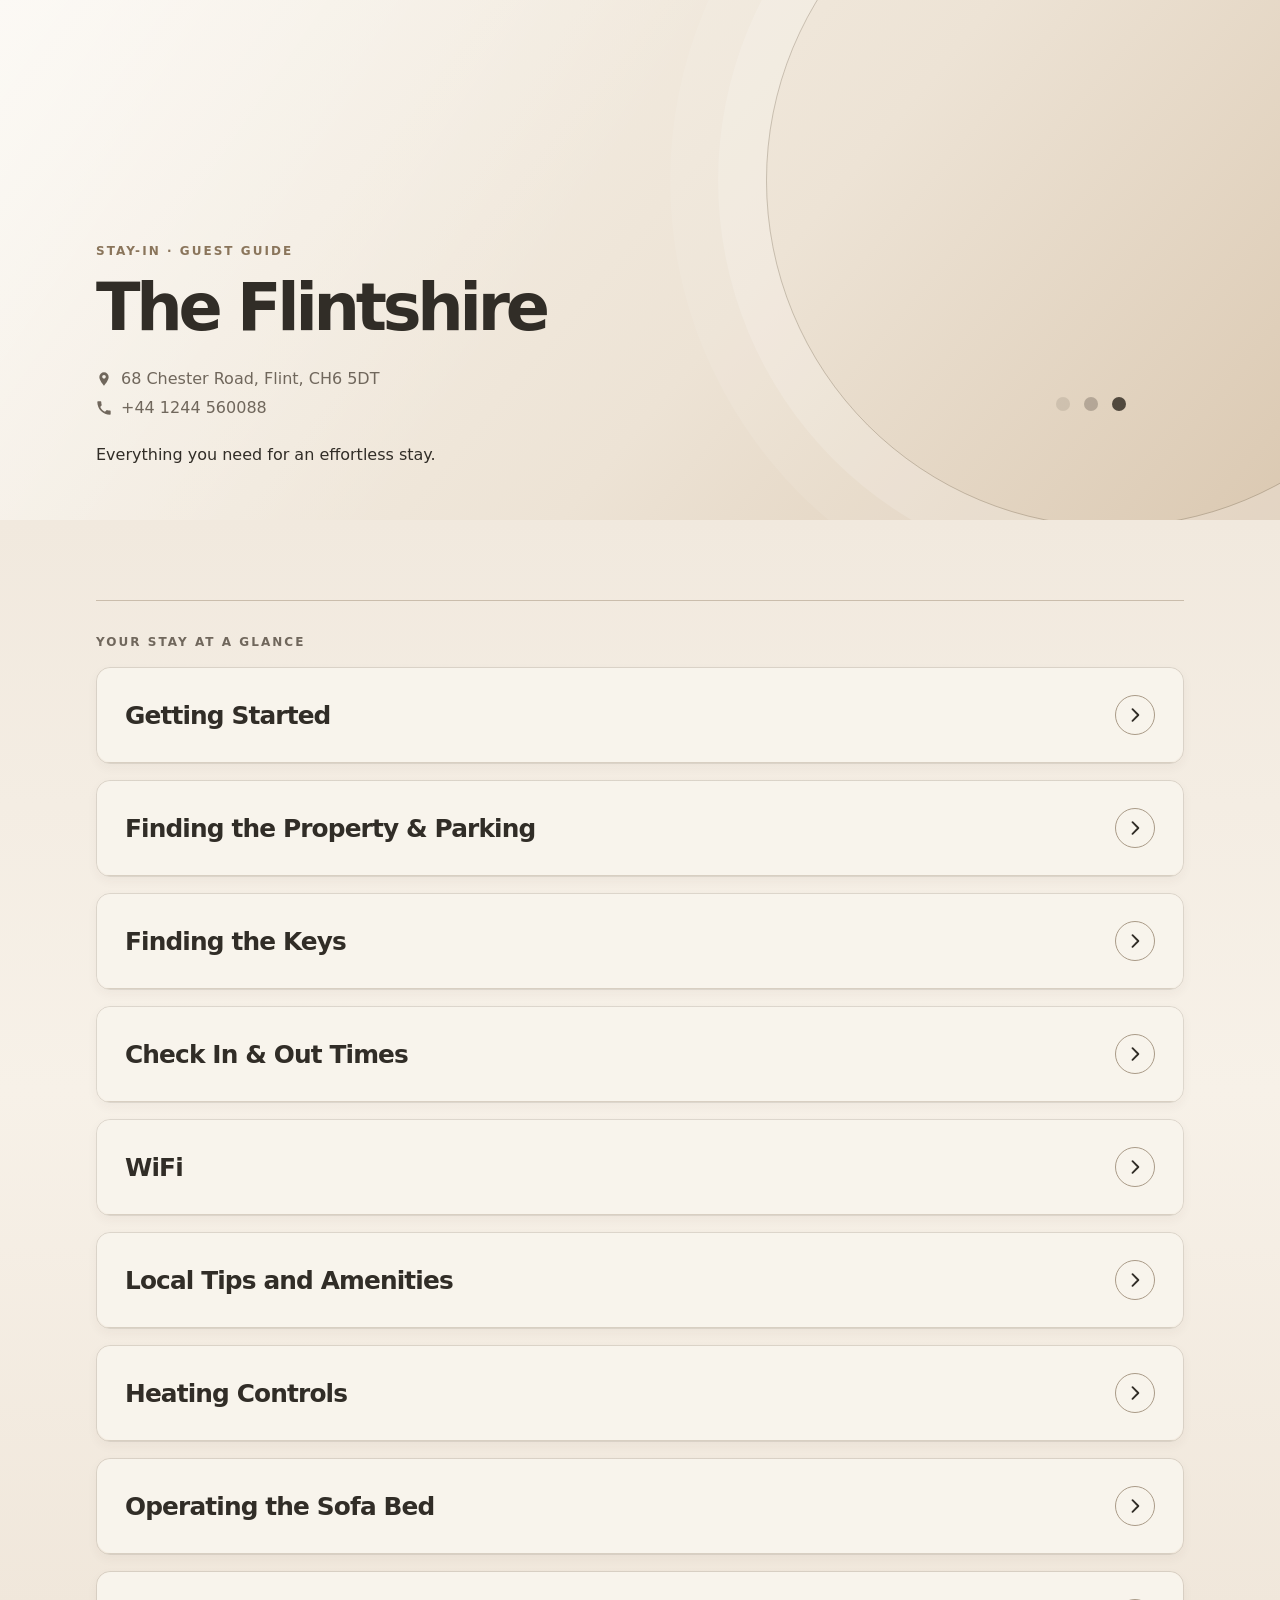
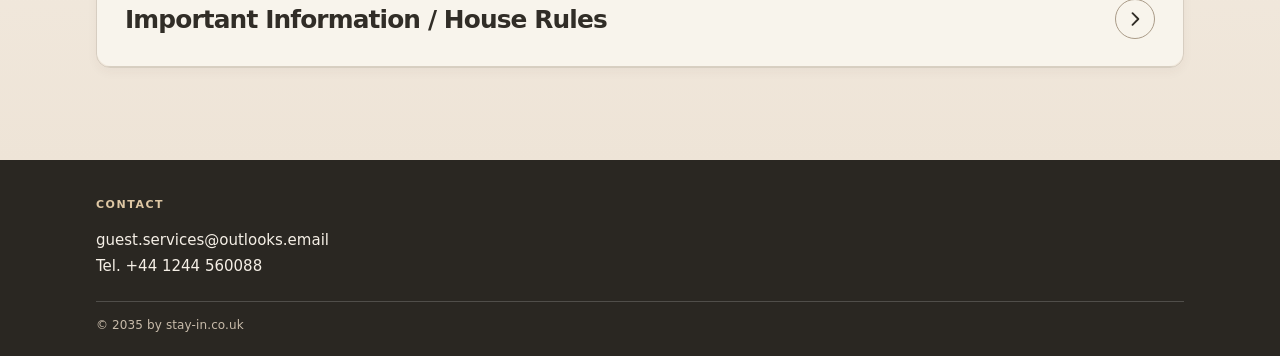
==== the-flintshire/index.html @ 959fa047 "Upload" ====
<!doctype html>
<html lang="en">
  <head>
    <meta charset="UTF-8" />
    <meta name="viewport" content="width=device-width, initial-scale=1.0" />
    <meta name="theme-color" content="#e9e1d3" />
    <title>The Flintshire | Guest Guide</title>
    <link rel="icon" type="image/png" href="assets/images/stay-in-favicon.png" />
    <style>
      :root {
        --page: #e8dece;
        --paper: #f8f4ec;
        --card: #f8f4ec;
        --card-soft: #eee5d8;
        --ink: #312d27;
        --muted: #70675c;
        --line: #cabdac;
        --accent: #51493e;
      }

      * { box-sizing: border-box; }
      html { scroll-behavior: smooth; }
      body {
        margin: 0;
        background: radial-gradient(circle at 90% 8%, #faf7f1 0, transparent 28%), var(--page);
        color: var(--ink);
        font-family: Inter, ui-sans-serif, system-ui, -apple-system, BlinkMacSystemFont, "Segoe UI", sans-serif;
        -webkit-font-smoothing: antialiased;
      }
      button, a { font: inherit; }
      .shell { width: min(100%, 1280px); margin: auto; overflow: hidden; }

      .hero {
        min-height: 520px;
        display: flex;
        align-items: flex-end;
        padding: 0 7.5% 56px;
        position: relative;
        overflow: hidden;
        isolation: isolate;
        background:
          linear-gradient(124deg, rgba(255,255,255,.45), transparent 45%),
          linear-gradient(130deg, #f9f5ed 0%, #ede3d5 58%, #dbc9b2 100%);
      }
      .hero::before, .hero::after { content: ""; position: absolute; z-index: -1; border-radius: 50%; pointer-events: none; }
      .hero::before { width: min(54vw, 700px); aspect-ratio: 1; right: -14%; top: -32%; border: 1px solid rgba(84,71,54,.25); box-shadow: 0 0 0 48px rgba(255,255,255,.15), 0 0 0 96px rgba(255,255,255,.08); }
      .hero::after { width: 14px; height: 14px; right: 12%; bottom: 21%; background: var(--accent); box-shadow: -28px 0 0 rgba(81,73,62,.32), -56px 0 0 rgba(81,73,62,.14); }
      .hero-content { max-width: 720px; animation: rise .8s cubic-bezier(.2,.7,.2,1) both; }
      .eyebrow { margin: 0 0 18px; color: #8a755b; font-size: 12px; letter-spacing: .17em; text-transform: uppercase; font-weight: 700; }
      h1 { margin: 0 0 30px; color: var(--ink); font-size: clamp(2.7rem, 5.1vw, 5rem); font-weight: 650; line-height: .96; letter-spacing: -.065em; }
      .details { display: grid; gap: 10px; color: var(--muted); font-size: 16px; }
      .detail { display: flex; align-items: center; gap: 9px; }
      .detail svg { width: 16px; height: 16px; fill: currentColor; flex: none; }
      .intro { margin: 28px 0 0; font-size: 16px; color: var(--ink); }

      main {
        padding: 80px 7.5% 92px;
        background: linear-gradient(180deg, #f1e9de 0%, #f7f1e8 46%, #eee4d7 100%);
      }
      .rule { height: 1px; background: var(--line); margin: 0 0 34px; }
      .guide-kicker { color: var(--muted); margin-bottom: 18px; }
      .guide { display: grid; gap: 16px; }
      .guide-item { border-radius: 14px; overflow: hidden; border: 1px solid rgba(69,58,44,.14); box-shadow: 0 4px 11px rgba(70,55,35,.045); }
      .guide-card {
        border: 0;
        border-radius: 14px;
        background: var(--card);
        min-height: 94px;
        width: 100%;
        padding: 20px 28px;
        color: var(--ink);
        display: flex;
        align-items: center;
        justify-content: space-between;
        cursor: pointer;
        text-align: left;
        box-shadow: none;
        transition: transform .42s cubic-bezier(.2,.7,.2,1), background .42s ease, box-shadow .42s ease;
      }
      .guide-card:hover, .guide-card:focus-visible { background: var(--card-soft); transform: translateY(-2px); box-shadow: 0 12px 25px rgba(51,43,31,.10); outline: none; }
      .guide-card[aria-expanded="true"] { border-radius: 14px 14px 0 0; background: var(--card-soft); transform: none; }
      .guide-card[aria-expanded="true"] .arrow { transform: rotate(45deg); background: var(--accent); color: #fff; border-color: var(--accent); }
      .guide-card span:first-child { font-weight: 650; font-size: clamp(1.2rem, 2vw, 1.55rem); letter-spacing: -.035em; }
      .arrow { display: grid; place-items: center; width: 40px; height: 40px; border: 1px solid #aa9b88; border-radius: 50%; background: transparent; color: var(--ink); flex: none; }
      .arrow svg { width: 20px; height: 20px; fill: none; stroke: currentColor; stroke-width: 2.25; stroke-linecap: round; stroke-linejoin: round; }
      .arrow { transition: transform .42s cubic-bezier(.2,.7,.2,1), background .42s ease; }
      .guide-panel { display: grid; grid-template-rows: 0fr; background: var(--card-soft); border-top: 1px solid rgba(73,61,46,.13); transition: grid-template-rows .48s cubic-bezier(.2,.7,.2,1); }
      .guide-panel[hidden] { display: grid; }
      .guide-panel.open { grid-template-rows: 1fr; }
      .guide-panel > div { min-height: 0; overflow: hidden; opacity: 0; transform: translateY(-8px); transition: opacity .3s ease, transform .4s cubic-bezier(.2,.7,.2,1); }
      .guide-panel.open > div { opacity: 1; transform: translateY(0); transition-delay: .12s; }
      .guide-panel p { margin: 0; padding: 22px 28px 28px; color: var(--muted); font-size: 16px; line-height: 1.65; max-width: 720px; }
      .welcome-message { max-width: 820px; padding: 28px 28px 34px; }
      .welcome-message .welsh { margin: 0 0 7px; color: #8b5b3e; font-size: 11px; font-weight: 750; letter-spacing: .15em; text-transform: uppercase; }
      .welcome-message h3 { margin: 0 0 22px; color: var(--ink); font-size: clamp(1.8rem, 4vw, 2.75rem); font-weight: 650; line-height: .98; letter-spacing: -.06em; }
      .guide-panel .welcome-message p { max-width: none; padding: 0; font-size: 16px; }
      .guide-panel .welcome-message p + p { margin-top: 17px; }
      .property-details { padding: 22px 0 0; }
      .guide-panel .property-details > h3 { margin: 0 28px 16px; color: var(--ink); font-size: clamp(1.25rem, 2vw, 1.55rem); font-weight: 650; line-height: 1.1; letter-spacing: -.04em; }
      .guide-panel .property-details p { max-width: none; padding: 0 28px; }
      .guide-panel .property-details > p:last-child { padding-bottom: 28px; }
      .guide-panel .property-details p + p { margin-top: 17px; }
      .property-reference-image { margin: 24px 0 0; overflow: hidden; }
      .property-reference-image img { display: block; width: 100%; height: auto; }
      .property-reference-image + p { margin-top: 20px; }
      .satnav-links { display: flex; flex-wrap: wrap; gap: 9px; padding: 17px 28px 22px; }
      .satnav-links a { display: inline-flex; align-items: center; gap: 8px; padding: 8px 12px 8px 9px; border: 1px solid rgba(73,61,46,.18); border-radius: 999px; color: var(--ink); background: rgba(255,255,255,.32); font-size: 13px; font-weight: 650; text-decoration: none; transition: transform .2s ease, background .2s ease; }
      .satnav-links a:hover { transform: translateY(-1px); background: #fffaf2; }
      .satnav-mark { display: grid; place-items: center; width: 21px; height: 21px; border-radius: 50%; background: var(--ink); color: #f8f1e6; font-size: 10px; font-weight: 750; }
      .satnav-links a.what3words { padding-right: 14px; }
      .property-video { display: block; width: 100%; margin-top: 22px; aspect-ratio: 16 / 9; background: #2a2722; cursor: pointer; }
      .written-directions { padding: 24px 28px 30px; }
      .guide-panel .written-directions p { padding: 0; max-width: none; }
      .guide-panel .written-directions-copy p + p { margin-top: 15px; }
      .written-directions-button { margin-top: 15px; border: 0; border-radius: 999px; padding: 11px 17px; background: var(--ink); color: #f7f1e8; font: inherit; font-size: 14px; font-weight: 650; cursor: pointer; transition: transform .2s ease, background .2s ease; }
      .written-directions-button:hover { background: var(--accent); transform: translateY(-1px); }
      .written-directions-copy { display: none; margin-top: 17px; padding-top: 17px; border-top: 1px solid rgba(73,61,46,.13); }
      .written-directions-copy.is-visible { display: block; }
      .written-directions-copy h3 { margin: 0 0 13px; color: var(--ink); font-size: 18px; font-weight: 650; letter-spacing: -.035em; }
      .written-directions-copy a { color: var(--ink); text-underline-offset: 3px; }
      .house-rules { max-width: 800px; padding: 22px 28px 32px; }
      .house-rules section { padding: 19px 0; border-top: 1px solid rgba(73,61,46,.13); }
      .house-rules section:first-child { border-top: 0; padding-top: 0; }
      .house-rules h3 { margin: 0 0 8px; color: var(--ink); font-size: 12px; font-weight: 750; letter-spacing: .1em; line-height: 1.3; }
      .guide-panel .house-rules p { max-width: none; padding: 0; font-size: 15px; line-height: 1.65; }
      .guide-panel .house-rules p + p { margin-top: 12px; }
      .heating-guide { display: grid; gap: 18px; width: 100%; padding: 22px 28px 32px; }
      .heating-guide section { padding: 22px; border: 1px solid rgba(73,61,46,.13); border-radius: 10px; background: rgba(255,255,255,.18); }
      .heating-guide h3 { margin: 0 0 13px; color: var(--ink); font-size: clamp(1.25rem, 2vw, 1.55rem); font-weight: 650; letter-spacing: -.04em; }
      .guide-panel .heating-guide p { max-width: none; padding: 0; font-size: 15px; line-height: 1.68; }
      .guide-panel .heating-guide p + p { margin-top: 14px; }
      .heating-apartment { display: grid; grid-template-columns: minmax(0, 1fr) minmax(160px, 230px); align-items: center; gap: 26px; }
      .heating-apartment figure { margin: 0; border-radius: 8px; overflow: hidden; }
      .heating-apartment img { display: block; width: 100%; height: auto; }
      .heating-apartment.radiator-control { grid-template-columns: minmax(0, 1fr) minmax(230px, 315px); }
      .local-guide { display: grid; gap: 34px; padding: 22px 28px 32px; }
      .local-feature { display: grid; grid-template-columns: repeat(2, minmax(0, 1fr)); align-items: center; gap: clamp(24px, 4vw, 54px); }
      .local-feature.reverse .local-copy { order: 2; }
      .local-feature.reverse .local-image { order: 1; }
      .local-copy h3 { margin: 0 0 13px; color: var(--ink); font-size: clamp(1.35rem, 2.5vw, 2rem); font-weight: 650; line-height: 1.02; letter-spacing: -.05em; }
      .guide-panel .local-copy p { max-width: none; padding: 0; font-size: 15px; line-height: 1.7; }
      .local-image { margin: 0; overflow: hidden; border-radius: 10px; height: clamp(220px, 22vw, 290px); background: #d8caba; }
      .local-image img { width: 100%; height: 100%; display: block; object-fit: cover; transition: transform .7s cubic-bezier(.2,.7,.2,1); }
      .local-feature:hover img { transform: scale(1.035); }
      .local-disclaimer { width: min(100%, 640px); margin: 12px auto 0; padding-top: 24px; border-top: 1px solid rgba(73,61,46,.13); color: var(--muted); font-size: 12px; line-height: 1.55; text-align: center; }

      footer { background: #2a2722; color: #f5efe6; padding: 38px 7.5% 24px; }
      .footer-top { min-height: 0; padding-bottom: 26px; }
      .footer-label { margin: 0 0 12px; color: #dec7a4; font-size: 11px; letter-spacing: .14em; text-transform: uppercase; font-weight: 700; }
      .footer-top > section:first-child { display: none; }
      .contact { display: flex; flex-direction: column; align-items: flex-start; gap: 8px; }
      .contact a { color: #f5efe6; text-decoration: none; display: block; font-size: 15px; transition: color .2s ease; }
      .contact a:hover { color: #dec7a4; }
      .copyright { border-top: 1px solid rgba(255,255,255,.18); padding-top: 16px; color: #c8bbaa; font-size: 12px; letter-spacing: .01em; }

      @keyframes rise { from { opacity: 0; transform: translateY(22px); } to { opacity: 1; transform: translateY(0); } }
      #site-loader { position: fixed; z-index: 9999; inset: 0; display: grid; place-items: center; overflow: hidden; background: #e8dece; transition: opacity .5s ease, visibility .5s step-end; }
      #site-loader span { position: relative; display: block; width: fit-content; color: #3b3329; font-family: Inter, ui-sans-serif, system-ui, -apple-system, BlinkMacSystemFont, "Segoe UI", sans-serif; font-size: clamp(1.35rem, 3.2vw, 2.65rem); font-weight: 650; line-height: .96; letter-spacing: -.065em; text-shadow: 0 1px 0 rgba(255,255,255,.72), 0 6px 12px rgba(58,48,35,.12); animation: logo-spin 1.3s cubic-bezier(.25,.7,.25,1) both; }
      #site-loader.hide { opacity: 0; visibility: hidden; pointer-events: none; }
      @keyframes logo-spin { 0% { opacity: 0; filter: blur(3px); transform: perspective(900px) rotateY(-15deg) translateY(12px) scale(.97); } 38% { opacity: 1; filter: blur(0); } 72% { transform: perspective(900px) rotateY(3deg) translateY(0) scale(1.008); } 100% { transform: perspective(900px) rotateY(0) translateY(0) scale(1); } }

      @media (max-width: 640px) {
        .hero { min-height: 440px; padding: 0 24px 38px; }
        .hero::before { width: 330px; right: -42%; top: -15%; }
        .hero::after { right: 11%; bottom: 16%; }
        h1 { margin-bottom: 21px; }
        .details, .intro { font-size: 15px; }
        main { padding: 52px 20px 64px; }
        .rule { margin-bottom: 34px; }
        .guide { gap: 12px; }
        .guide-card { min-height: 80px; border-radius: 12px; padding: 16px 19px; }
        .guide-item, .guide-card[aria-expanded="true"] { border-radius: 12px; }
        .guide-card[aria-expanded="true"] { border-radius: 12px 12px 0 0; }
        .guide-panel p { padding: 18px 19px 24px; font-size: 15px; }
        .welcome-message { padding: 22px 19px 28px; }
        .guide-panel .welcome-message p { font-size: 15px; }
        .property-details { padding-top: 18px; }
        .guide-panel .property-details p { padding: 0 19px; }
        .guide-panel .property-details > p:last-child { padding-bottom: 24px; }
        .guide-panel .property-details > h3 { margin: 0 19px 14px; }
        .property-reference-image { margin-top: 20px; }
        .satnav-links { padding: 15px 19px 20px; }
        .property-video { margin-top: 18px; }
        .written-directions { padding: 20px 19px 25px; }
        .house-rules { padding: 18px 19px 26px; }
        .guide-panel .house-rules p { font-size: 14px; }
        .heating-guide { padding: 18px 19px 26px; gap: 12px; }
        .heating-guide section { padding: 18px; }
        .guide-panel .heating-guide p { font-size: 14px; }
        .heating-apartment { grid-template-columns: 1fr; }
        .heating-apartment.radiator-control { grid-template-columns: 1fr; }
        .heating-apartment figure { width: min(250px, 100%); }
        .heating-apartment.radiator-control figure { width: min(320px, 100%); }
        .local-guide { gap: 28px; padding: 18px 19px 26px; }
        .local-feature, .local-feature.reverse { grid-template-columns: 1fr; gap: 18px; }
        .local-feature.reverse .local-copy, .local-feature.reverse .local-image { order: initial; }
        .guide-panel .local-copy p { font-size: 14px; }
        .local-image { height: 220px; }
        .arrow { width: 36px; height: 36px; }
        .arrow svg { width: 19px; height: 19px; }
        footer { padding: 32px 28px 22px; }
        .footer-top { min-height: 0; }
      }
    </style>
  </head>
  <body>
    <div id="site-loader" aria-hidden="true"><span>stay-in.co.uk</span></div>
    <div class="shell">
      <header class="hero">
        <div class="hero-content">
          <p class="eyebrow">stay-in · Guest Guide</p>
          <h1>The Flintshire</h1>
          <div class="details">
            <div class="detail"><svg viewBox="0 0 24 24" aria-hidden="true"><path d="M12 2a7 7 0 0 0-7 7c0 5.3 7 13 7 13s7-7.7 7-13a7 7 0 0 0-7-7Zm0 9.5A2.5 2.5 0 1 1 12 6a2.5 2.5 0 0 1 0 5.5Z"/></svg>68 Chester Road, Flint, CH6 5DT</div>
            <div class="detail"><svg viewBox="0 0 24 24" aria-hidden="true"><path d="M6.6 10.8c1.5 3 3.9 5.4 6.9 6.9l2.3-2.3c.3-.3.8-.4 1.2-.2 1.3.4 2.7.6 4.1.6.5 0 .9.4.9.9V21c0 .6-.4 1-.9 1C10.5 22 2 13.5 2 2.9c0-.5.4-.9.9-.9H7c.5 0 .9.4.9.9 0 1.4.2 2.8.6 4.1.1.4 0 .9-.2 1.2l-1.7 1.8Z"/></svg>+44 1244 560088</div>
          </div>
          <p class="intro">Everything you need for an effortless stay.</p>
        </div>
      </header>

      <main>
        <div class="rule"></div>
        <p class="eyebrow guide-kicker">Your stay at a glance</p>
        <section class="guide" aria-label="Guest guide">
          <div class="guide-item"><button class="guide-card" aria-expanded="false"><span>Getting Started</span><span class="arrow"><svg viewBox="0 0 24 24"><path d="m9 5 7 7-7 7"/></svg></span></button><div class="guide-panel" hidden><div><div class="welcome-message"><p class="welsh">Croeso i Ogledd Cymru</p><h3>Welcome to North Wales</h3><p>We’re delighted to have you as our guests and hope your stay exceeds every expectation.</p><p>Whether you’re here for a peaceful retreat, an exciting adventure, or a productive work trip, we’ve prepared this space with your comfort in mind.</p><p>If you need any help or have a question during your stay, please contact us through your booking platform. We’re here to make your time at Berwyn House easy and enjoyable.</p><p>Relax, explore and make yourself at home.</p></div></div></div></div>
          <div class="guide-item"><button class="guide-card" aria-expanded="false"><span>Finding the Property &amp; Parking</span><span class="arrow"><svg viewBox="0 0 24 24"><path d="m9 5 7 7-7 7"/></svg></span></button><div class="guide-panel" hidden><div><div class="property-details"><h3>Finding The Flintshire</h3><div class="satnav-links" aria-label="Open property location in satnav"><a href="https://maps.app.goo.gl/hgqMAux4DP5mzjxv7" target="_blank" rel="noopener noreferrer"><span class="satnav-mark">G</span>Google Maps</a><a class="what3words" href="https://w3w.co/detergent.cabbage.ranges" target="_blank" rel="noopener noreferrer"><span class="satnav-mark">///</span>what3words · ///detergent.cabbage.ranges</a></div><p>Set your satnav to <strong>68 Chester Road, Flint, CH6 5DT</strong>. This will bring you to the front of the property, just off Chester Road. As you approach, please look out for the driveway entrance rather than stopping on the main road.</p><figure class="property-reference-image"><img src="assets/images/flintshire-property-front.png" alt="The Flintshire driveway entrance from Chester Road" /></figure><p>You have exclusive use of the full driveway for the duration of your stay, so you are welcome to park there. Please use the driveway only, park considerately, and keep the entrance clear at all times so that everyone in your party can arrive and leave safely.</p><figure class="property-reference-image"><img src="assets/images/flintshire-driveway-parking.png" alt="The Flintshire driveway parking area" /></figure><p>Drive slowly when entering or leaving the driveway and take care for pedestrians and passing traffic on Chester Road. Once parked, please check that your vehicle is fully within the driveway and is not obstructing the entrance or pavement.</p></div></div></div></div>
          <div class="guide-item"><button class="guide-card" aria-expanded="false"><span>Finding the Keys</span><span class="arrow"><svg viewBox="0 0 24 24"><path d="m9 5 7 7-7 7"/></svg></span></button><div class="guide-panel" hidden><div><div class="property-details"><p>Your key is stored in the key box beside the meter box, on the left-hand side of the property. Please use the reference image below to help you find it.</p><figure class="property-reference-image"><img src="assets/images/flintshire-keybox.png" alt="Key box location beside the meter box at The Flintshire" /></figure><p>The key-box code will be sent to you through your booking-platform chat before your arrival. Please return the key to the key box whenever you leave the property and again when you check out, so it remains safe and available.</p></div></div></div></div>
          <div class="guide-item"><button class="guide-card" aria-expanded="false"><span>Check In & Out Times</span><span class="arrow"><svg viewBox="0 0 24 24"><path d="m9 5 7 7-7 7"/></svg></span></button><div class="guide-panel" hidden><div><p>Check-in: <strong>3PM</strong><br />Check-out: <strong>10AM</strong><br /><small>(Unless pre-arranged with your host)</small></p></div></div></div>
          <div class="guide-item"><button class="guide-card" aria-expanded="false"><span>WiFi</span><span class="arrow"><svg viewBox="0 0 24 24"><path d="m9 5 7 7-7 7"/></svg></span></button><div class="guide-panel" hidden><div><p>WiFi Name: <strong>Outlooks</strong><br />WiFi Password: <strong>0utl00k5</strong><br /><small>(zero-u-t-l-zero-zero-k-five)</small></p></div></div></div>
          <div class="guide-item"><button class="guide-card" aria-expanded="false"><span>Local Tips and Amenities</span><span class="arrow"><svg viewBox="0 0 24 24"><path d="m9 5 7 7-7 7"/></svg></span></button><div class="guide-panel" hidden><div><div class="local-guide">
            <article class="local-feature"><div class="local-copy"><h3>Yr Wyddfa (Snowdon)</h3><p>For many visitors, a day exploring Yr Wyddfa is the highlight of a North Wales stay. Choose a route suited to your experience, take in the dramatic Eryri scenery, and allow plenty of time for changing mountain weather. Check route, weather and transport information before setting off.</p></div><figure class="local-image"><img src="assets/images/conwy-yr-wyddfa.png" alt="Mountain landscape at Yr Wyddfa in Eryri National Park" /></figure></article>
            <article class="local-feature reverse"><div class="local-copy"><h3>Greenfield Valley Heritage Park</h3><p>A lovely nearby day out for families, walkers and history lovers. Greenfield Valley brings together woodland paths, streams, historic industrial buildings, a museum and open space to explore, making it ideal for a relaxed afternoon close to Flint.</p></div><figure class="local-image"><img src="assets/images/flint-greenfield-valley.png" alt="Woodland path and historic ruins at Greenfield Valley Heritage Park" /></figure></article>
            <article class="local-feature"><div class="local-copy"><h3>The George &amp; Dragon</h3><p>For an easy local meal or drink, The George &amp; Dragon is a welcoming pub on Church Street, just moments from the property. It is a convenient choice for classic pub food and a relaxed evening without needing to travel far.</p></div><figure class="local-image"><img src="assets/images/flint-george-and-dragon.png" alt="Warm, welcoming pub restaurant interior" /></figure></article>
            <p class="local-disclaimer">Please note: the images in this section are AI-generated illustrations and do not accurately represent the actual locations.</p>
          </div></div></div></div>
          <div class="guide-item"><button class="guide-card" aria-expanded="false"><span>Heating Controls</span><span class="arrow"><svg viewBox="0 0 24 24"><path d="m9 5 7 7-7 7"/></svg></span></button><div class="guide-panel" hidden><div><div class="heating-guide">
            <section><div class="heating-apartment"><div><p>The thermostat for the boiler is located by the door leading into the dining room. Simply use the up and down buttons to set your desired temperature.</p></div><figure><img src="assets/images/heating-control-thermostat.png" alt="Boiler heating thermostat" /></figure></div></section>
          </div></div></div></div>
          <div class="guide-item"><button class="guide-card" aria-expanded="false"><span>Operating the Sofa Bed</span><span class="arrow"><svg viewBox="0 0 24 24"><path d="m9 5 7 7-7 7"/></svg></span></button><div class="guide-panel" hidden><div><div class="property-details"><p>Please watch the video below to help you operate the sofabed. If you would like a written description, please click the button below the video.</p><video class="property-video" controls playsinline preload="metadata" aria-label="How to operate the sofa bed"><source src="assets/videos/sofa-bed-guide.mp4" type="video/mp4" />Your browser does not support embedded video.</video><div class="written-directions"><p>Want a written guide to operating the sofa bed? Click the button below.</p><button class="written-directions-button" type="button" aria-expanded="false">Click here</button><div class="written-directions-copy"><p>Bedding is located in the drawer of the sofa. The sofa bed is the middle section of the sofa. Please only allow adults to operate it. Remove the cushions before beginning.</p><p>Please take care when extending the sofa bed, not to trap your foot. Do not stand or sit anywhere on the sofa bed when partially extended. Only use it when fully extended or fully retracted.</p></div></div></div></div></div></div>
          <div class="guide-item"><button class="guide-card" aria-expanded="false"><span>Important Information / House Rules</span><span class="arrow"><svg viewBox="0 0 24 24"><path d="m9 5 7 7-7 7"/></svg></span></button><div class="guide-panel" hidden><div><div class="house-rules">
            <section><h3>ADDITONAL GUESTS</h3><p>Your contract with us is for the number of guests shown on your booking contract. Additional guests may be be charged for.</p></section>
            <section><h3>NOISE AND DISTURBANCE</h3><p>If the property you're staying in has an outside area, please enjoy, but minimise use after 9:30PM to avoid disturbing our neighbours. All guests should be aware that loud music or similar noise shouldn't be heard by our neighbours. Please help us in keeping our relationships strong.</p></section>
            <section><h3>CCTV</h3><p>We use CCTV on the outside areas of this property, and in some cases, we use CCTV in the communal areas of our apartment buildings to make sure everyone is safe and for complience. This CCTV is NOT actively monitored and is only used in cases of emergency and/or investigation. Interfering or tampering with our CCTV systems is a violation of our terms and guests may be asked to leave if an interference occurs.</p></section>
            <section><h3>NO SMOKING</h3><p>All properties are STRICTLY NO-SMOKING. A deep clean charge of £150 - £250 is payable for any guest smoking in our properties. We employ a smoking detection system inside the apartments. If smoking outside, please correctly dispose of any rubbish and do not place in drains.</p></section>
            <section><h3>TV</h3><p>Live TV IS NOT available in all of our properties. In these instances, a smart TV is available. You should use your own logins for Netflix, Prime, etc.. Please make sure you log-out of your account after use.</p></section>
            <section><h3>HAIRDRYER</h3><p>A hairdryer is located with-in one of the bedrooms, usually located in a bedside table. Please return it to this location once used.</p></section>
            <section><h3>SECURITY DEPOSIT (NOT APPLICABLE FOR AIRBNB GUESTS)</h3><p>Your security deposit is normally released within a few days after your check-out. This can take up to 10 working days to show on your credit or debit card, once we have released it, depending on the specific policies of your bank or card provider.</p></section>
            <section><h3>DISHWASHER</h3><p>If a dishwasher is present in your property, we would be grateful if you load your used dishes and set the dishwasher to a thorough wash before you check-out. This greatly helps our cleaning team, in making sure the properties are ready for the following guests.</p></section>
            <section><h3>HEALTH AND SAFTEY</h3><p>Please familiarise yourself with the location of the fire extinguisher. A first aid kit is also provided in the Kitchen Area. Please familiarise yourself with the nearest exit in case of a fire or emergency, which is normally the front or rear entrance of the property.</p><p>In case of an emergency, dial 999 and also alert our team.</p></section>
            <section><h3>IRON &amp; IRONING BOARD</h3><p>There will be an iron and ironing board, either stored in each apartment, or in the common areas. If the iron and ironing Board are shared between apartments, please return it once it has been used for the benefit of other guests.</p></section>
            <section><h3>REFUSE</h3><p>Please dispose of any waste before leaving. Bin bag should be placed in the red bins at the rear of the property. If your property is in Wales, please make sure you sort the recycling, if you're in England, don't worry, it's handled by our waste collection company.</p></section>
            <section><h3>MID STAY CLEANS</h3><p>If you're staying with us for a week or more, and would like a mid-stay clean, please send us a message and we will do our best to help.</p></section>
          </div></div></div></div>
        </section>
      </main>

      <footer>
        <div class="footer-top">
          <section><p class="footer-label">Social</p><div class="socials"><a href="https://www.facebook.com" aria-label="Facebook"><svg viewBox="0 0 24 24"><path d="M22 12a10 10 0 1 0-11.6 9.9v-7H7.9V12h2.5V9.8c0-2.5 1.5-3.9 3.8-3.9 1.1 0 2.2.2 2.2.2v2.4h-1.2c-1.2 0-1.6.8-1.6 1.5V12h2.7l-.4 2.9h-2.3v7A10 10 0 0 0 22 12Z"/></svg></a><a href="https://www.instagram.com/staybrightstone/" aria-label="Instagram"><svg viewBox="0 0 24 24"><path d="M7 2h10a5 5 0 0 1 5 5v10a5 5 0 0 1-5 5H7a5 5 0 0 1-5-5V7a5 5 0 0 1 5-5Zm0 2a3 3 0 0 0-3 3v10a3 3 0 0 0 3 3h10a3 3 0 0 0 3-3V7a3 3 0 0 0-3-3H7Zm5 3.5A4.5 4.5 0 1 1 7.5 12 4.5 4.5 0 0 1 12 7.5Zm0 2A2.5 2.5 0 1 0 14.5 12 2.5 2.5 0 0 0 12 9.5ZM17.8 6.2a1.2 1.2 0 1 1-1.2-1.2 1.2 1.2 0 0 1 1.2 1.2Z"/></svg></a><a href="https://www.tiktok.com" aria-label="TikTok"><svg viewBox="0 0 24 24"><path d="M16.7 2c.3 2.4 1.7 3.8 4 4v3.2a8 8 0 0 1-4-1.2v7.1a6.4 6.4 0 1 1-5.5-6.3V12a3.3 3.3 0 1 0 2.3 3.1V2h3.2Z"/></svg></a></div></section>
          <section class="contact"><p class="footer-label">Contact</p><a href="mailto:guest.services@outlooks.email">guest.services@outlooks.email</a><a href="tel:+441244560088">Tel. +44 1244 560088</a></section>
        </div>
        <div class="copyright">© 2035 by stay-in.co.uk</div>
      </footer>
    </div>
    <script>
      document.querySelectorAll('.guide-card').forEach((card) => card.addEventListener('click', () => {
        const panel = card.nextElementSibling;
        const isOpen = card.getAttribute('aria-expanded') === 'true';
        window.clearTimeout(panel.closeTimer);
        card.setAttribute('aria-expanded', String(!isOpen));
        panel.classList.toggle('open', !isOpen);
        panel.hidden = false;
        if (isOpen) panel.closeTimer = window.setTimeout(() => { panel.hidden = true; }, 480);
      }));
      document.querySelectorAll('.written-directions-button').forEach((button) => button.addEventListener('click', () => {
        const copy = button.nextElementSibling;
        const isOpen = button.getAttribute('aria-expanded') === 'true';
        button.setAttribute('aria-expanded', String(!isOpen));
        button.textContent = isOpen ? 'Click here' : 'Hide written directions';
        copy.classList.toggle('is-visible', !isOpen);
      }));
    </script>
    <script>window.setTimeout(() => document.querySelector('#site-loader').classList.add('hide'), 1500);</script>
  </body>
</html>
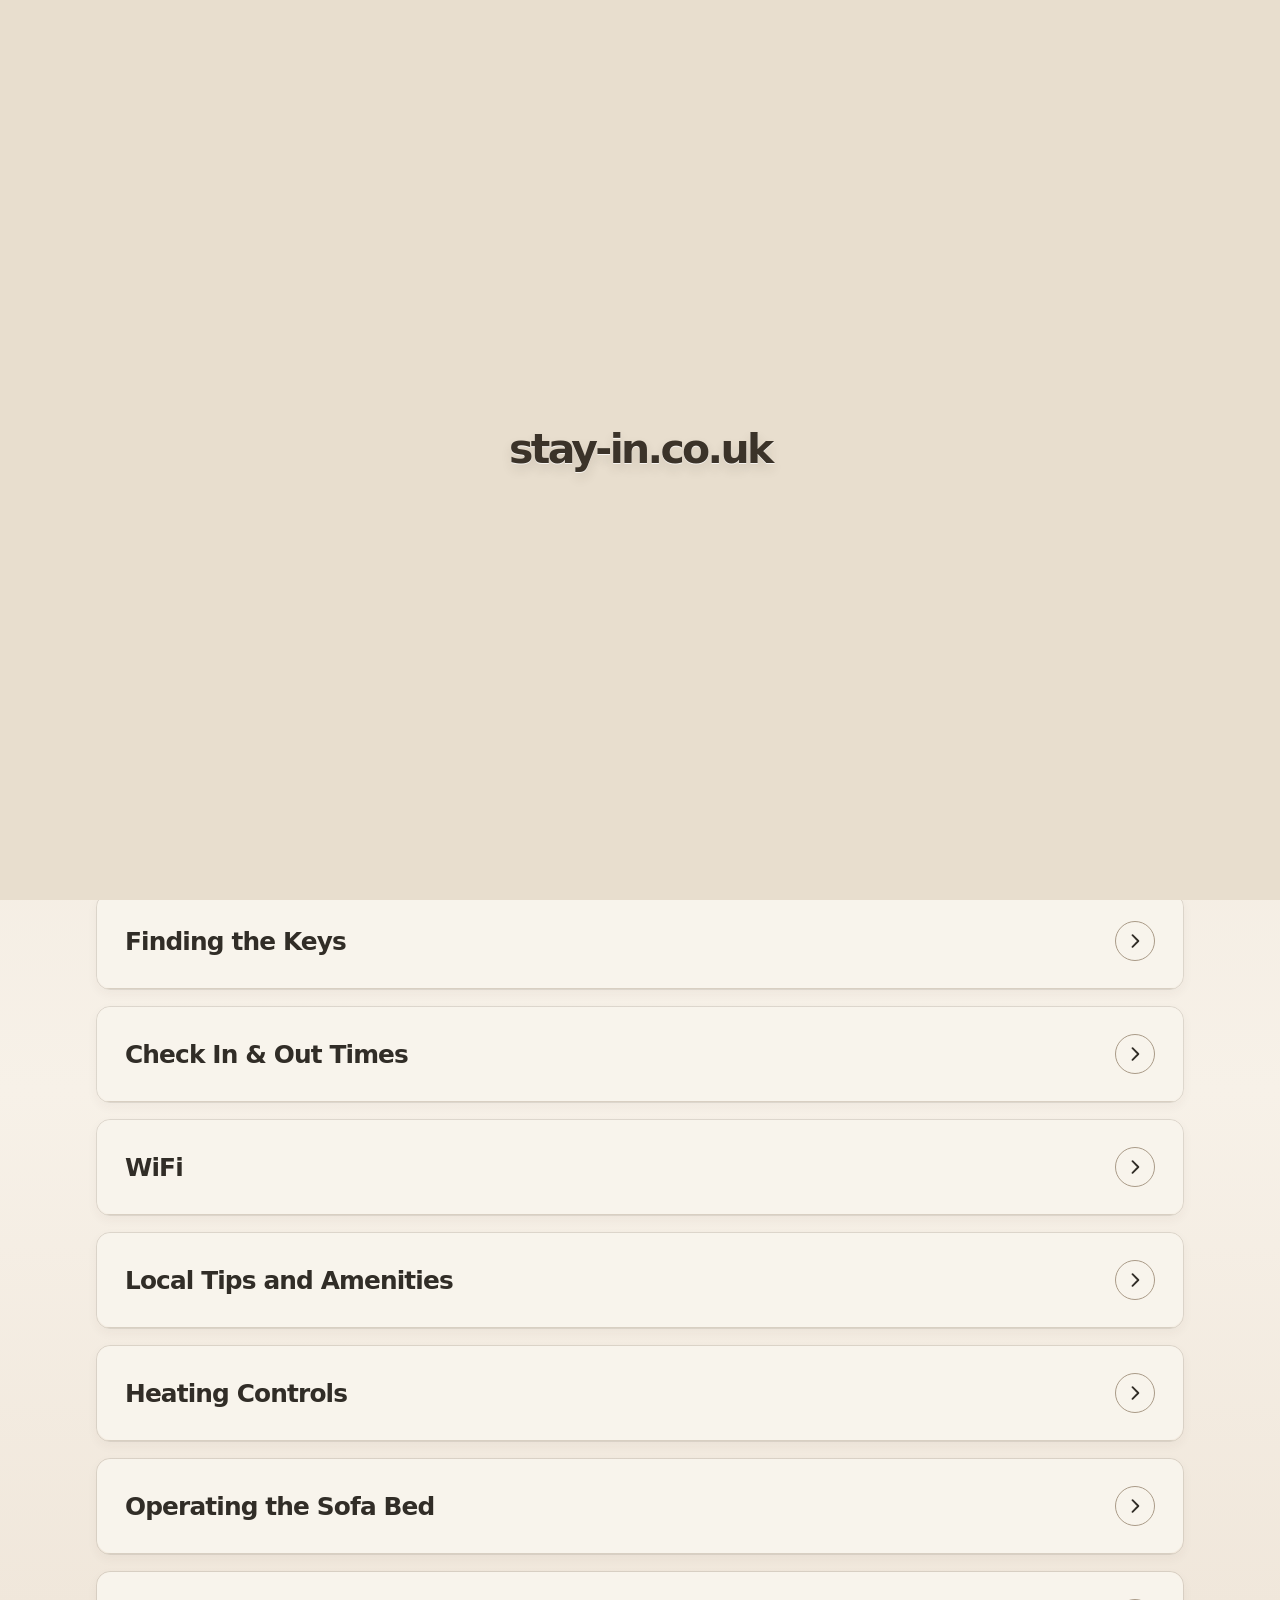
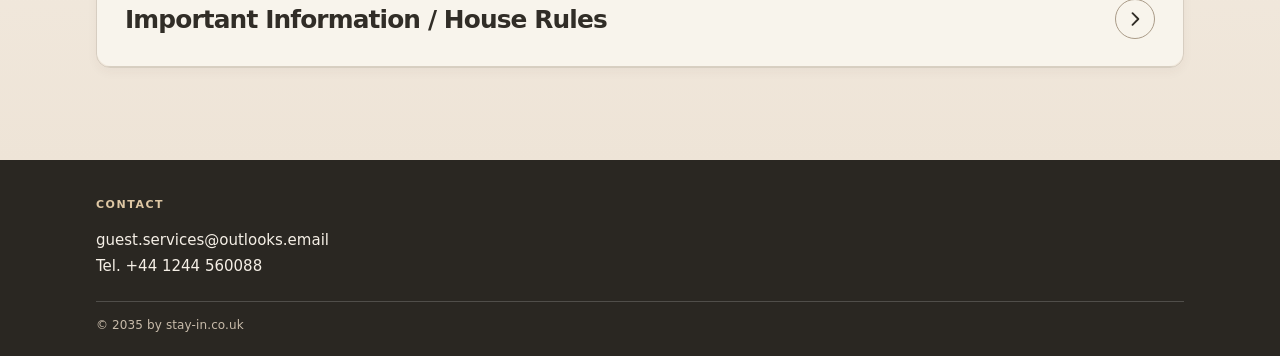
==== commit 01bce1ac: "Add files via upload" ====
--- a/the-flintshire/index.html
+++ b/the-flintshire/index.html
@@ -226,7 +226,7 @@
           <div class="guide-item"><button class="guide-card" aria-expanded="false"><span>Finding the Property &amp; Parking</span><span class="arrow"><svg viewBox="0 0 24 24"><path d="m9 5 7 7-7 7"/></svg></span></button><div class="guide-panel" hidden><div><div class="property-details"><h3>Finding The Flintshire</h3><div class="satnav-links" aria-label="Open property location in satnav"><a href="https://maps.app.goo.gl/hgqMAux4DP5mzjxv7" target="_blank" rel="noopener noreferrer"><span class="satnav-mark">G</span>Google Maps</a><a class="what3words" href="https://w3w.co/detergent.cabbage.ranges" target="_blank" rel="noopener noreferrer"><span class="satnav-mark">///</span>what3words · ///detergent.cabbage.ranges</a></div><p>Set your satnav to <strong>68 Chester Road, Flint, CH6 5DT</strong>. This will bring you to the front of the property, just off Chester Road. As you approach, please look out for the driveway entrance rather than stopping on the main road.</p><figure class="property-reference-image"><img src="assets/images/flintshire-property-front.png" alt="The Flintshire driveway entrance from Chester Road" /></figure><p>You have exclusive use of the full driveway for the duration of your stay, so you are welcome to park there. Please use the driveway only, park considerately, and keep the entrance clear at all times so that everyone in your party can arrive and leave safely.</p><figure class="property-reference-image"><img src="assets/images/flintshire-driveway-parking.png" alt="The Flintshire driveway parking area" /></figure><p>Drive slowly when entering or leaving the driveway and take care for pedestrians and passing traffic on Chester Road. Once parked, please check that your vehicle is fully within the driveway and is not obstructing the entrance or pavement.</p></div></div></div></div>
           <div class="guide-item"><button class="guide-card" aria-expanded="false"><span>Finding the Keys</span><span class="arrow"><svg viewBox="0 0 24 24"><path d="m9 5 7 7-7 7"/></svg></span></button><div class="guide-panel" hidden><div><div class="property-details"><p>Your key is stored in the key box beside the meter box, on the left-hand side of the property. Please use the reference image below to help you find it.</p><figure class="property-reference-image"><img src="assets/images/flintshire-keybox.png" alt="Key box location beside the meter box at The Flintshire" /></figure><p>The key-box code will be sent to you through your booking-platform chat before your arrival. Please return the key to the key box whenever you leave the property and again when you check out, so it remains safe and available.</p></div></div></div></div>
           <div class="guide-item"><button class="guide-card" aria-expanded="false"><span>Check In & Out Times</span><span class="arrow"><svg viewBox="0 0 24 24"><path d="m9 5 7 7-7 7"/></svg></span></button><div class="guide-panel" hidden><div><p>Check-in: <strong>3PM</strong><br />Check-out: <strong>10AM</strong><br /><small>(Unless pre-arranged with your host)</small></p></div></div></div>
-          <div class="guide-item"><button class="guide-card" aria-expanded="false"><span>WiFi</span><span class="arrow"><svg viewBox="0 0 24 24"><path d="m9 5 7 7-7 7"/></svg></span></button><div class="guide-panel" hidden><div><p>WiFi Name: <strong>Outlooks</strong><br />WiFi Password: <strong>0utl00k5</strong><br /><small>(zero-u-t-l-zero-zero-k-five)</small></p></div></div></div>
+          <div class="guide-item"><button class="guide-card" aria-expanded="false"><span>WiFi</span><span class="arrow"><svg viewBox="0 0 24 24"><path d="m9 5 7 7-7 7"/></svg></span></button><div class="guide-panel" hidden><div><p>Network: <strong>Plusnet</strong><br />Password: <strong>h4YRcFQNur9acv</strong></p></div></div></div>
           <div class="guide-item"><button class="guide-card" aria-expanded="false"><span>Local Tips and Amenities</span><span class="arrow"><svg viewBox="0 0 24 24"><path d="m9 5 7 7-7 7"/></svg></span></button><div class="guide-panel" hidden><div><div class="local-guide">
             <article class="local-feature"><div class="local-copy"><h3>Yr Wyddfa (Snowdon)</h3><p>For many visitors, a day exploring Yr Wyddfa is the highlight of a North Wales stay. Choose a route suited to your experience, take in the dramatic Eryri scenery, and allow plenty of time for changing mountain weather. Check route, weather and transport information before setting off.</p></div><figure class="local-image"><img src="assets/images/conwy-yr-wyddfa.png" alt="Mountain landscape at Yr Wyddfa in Eryri National Park" /></figure></article>
             <article class="local-feature reverse"><div class="local-copy"><h3>Greenfield Valley Heritage Park</h3><p>A lovely nearby day out for families, walkers and history lovers. Greenfield Valley brings together woodland paths, streams, historic industrial buildings, a museum and open space to explore, making it ideal for a relaxed afternoon close to Flint.</p></div><figure class="local-image"><img src="assets/images/flint-greenfield-valley.png" alt="Woodland path and historic ruins at Greenfield Valley Heritage Park" /></figure></article>
